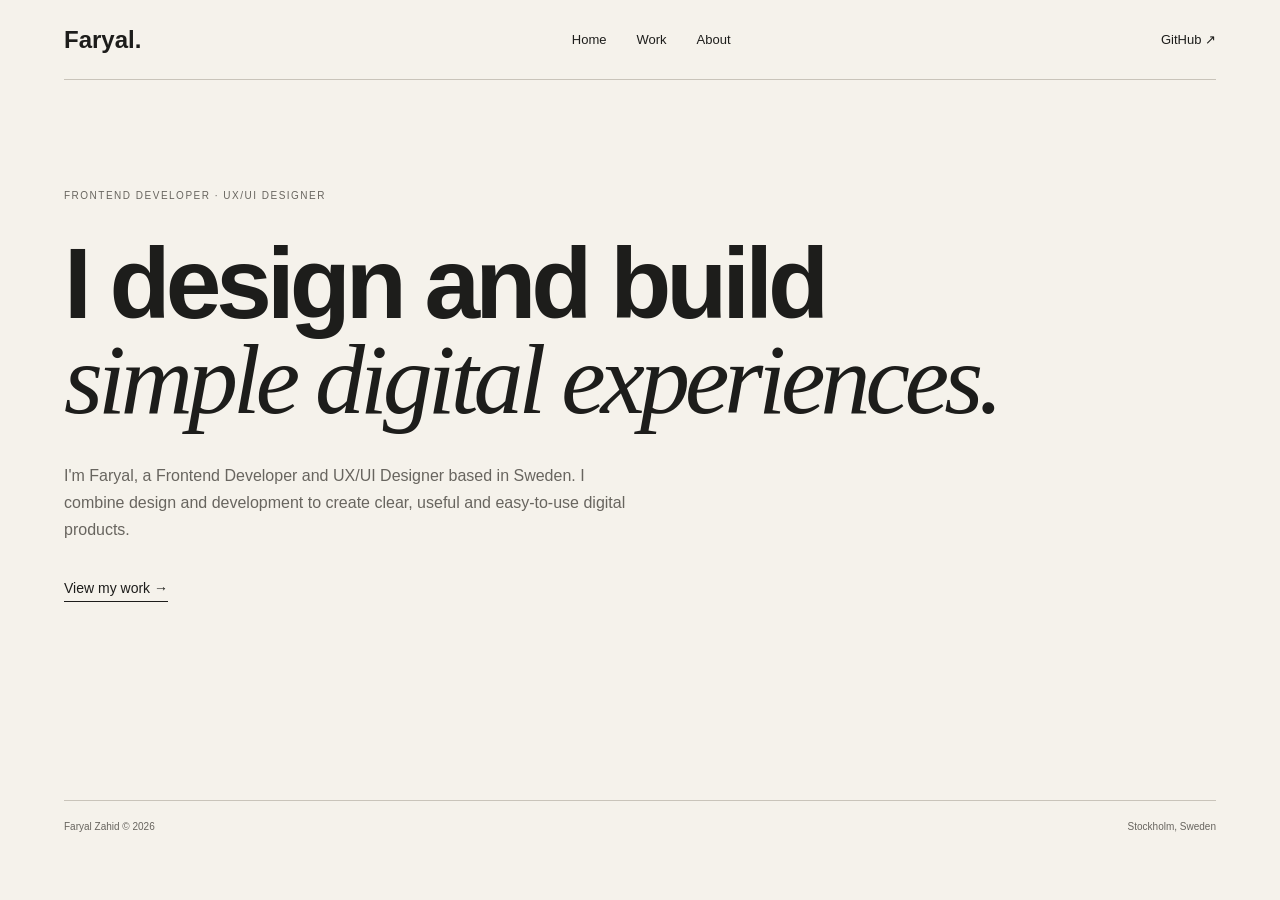
==== index.html @ 236cf9ba "Create portfolio" ====
<!DOCTYPE html>
<html lang="en">
<head>
  <meta charset="UTF-8">
  <meta name="viewport" content="width=device-width, initial-scale=1.0">
  <title>Faryal Zahid | Frontend Developer</title>
  <link rel="stylesheet" href="style.css">
</head>
<body>

<header>
  <a href="index.html" class="logo">Faryal.</a>
  <nav>
    <a href="index.html">Home</a>
    <a href="work.html">Work</a>
    <a href="about.html">About</a>
  </nav>
  <a href="https://github.com/FaryZB" target="_blank">GitHub ↗</a>
</header>

<main>
  <section class="home">
    <p class="small">FRONTEND DEVELOPER · UX/UI DESIGNER</p>

    <h1>
      I design and build
      <em>simple digital experiences.</em>
    </h1>

    <p class="intro">
      I'm Faryal, a Frontend Developer and UX/UI Designer based in Sweden.
      I combine design and development to create clear, useful and
      easy-to-use digital products.
    </p>

    <a class="link" href="work.html">View my work →</a>
  </section>
</main>

<footer>
  <span>Faryal Zahid © 2026</span>
  <span>Stockholm, Sweden</span>
</footer>

</body>
</html>
---- style.css ----
* {
  box-sizing: border-box;
}

body {
  margin: 0;
  background: #f5f2eb;
  color: #1d1d1b;
  font-family: Arial, sans-serif;
}

a {
  color: inherit;
}

header {
  width: 90%;
  max-width: 1200px;
  height: 80px;
  margin: auto;
  display: flex;
  align-items: center;
  justify-content: space-between;
  border-bottom: 1px solid #c9c4ba;
}

.logo {
  font-size: 24px;
  font-weight: bold;
  text-decoration: none;
}

nav {
  display: flex;
  gap: 30px;
}

nav a,
header > a:last-child {
  font-size: 13px;
  text-decoration: none;
}

.home {
  min-height: 80vh;
  width: 90%;
  max-width: 1200px;
  margin: auto;
  padding-top: 100px;
}

.small {
  font-size: 10px;
  letter-spacing: 1.5px;
  color: #68655f;
}

h1 {
  max-width: 950px;
  margin: 35px 0;
  font-size: clamp(50px, 8vw, 100px);
  line-height: .95;
  letter-spacing: -5px;
}

h1 em {
  font-family: Georgia, serif;
  font-weight: normal;
}

.intro {
  max-width: 580px;
  color: #68655f;
  font-size: 16px;
  line-height: 1.7;
  margin-bottom: 35px;
}

.link {
  font-size: 14px;
  text-decoration: none;
  border-bottom: 1px solid;
  padding-bottom: 5px;
}

.page {
  width: 90%;
  max-width: 1200px;
  margin: auto;
  padding: 100px 0;
}

.page > h1 {
  margin-bottom: 90px;
}

.project {
  display: grid;
  grid-template-columns: 60px 1fr 150px;
  gap: 25px;
  padding: 35px 0;
  border-top: 1px solid #c9c4ba;
}

.project:last-child {
  border-bottom: 1px solid #c9c4ba;
}

.project span {
  font-size: 11px;
  color: #68655f;
}

.project h2 {
  margin: 15px 0 10px;
  font-size: 34px;
}

.project p:not(.small) {
  max-width: 600px;
  margin: 0;
  color: #68655f;
  line-height: 1.6;
}

.project a {
  font-size: 12px;
  text-decoration: none;
  border-bottom: 1px solid;
  height: max-content;
  justify-self: end;
}

.about-text {
  max-width: 700px;
  
}

.about-text p {
  color: #68655f;
  line-height: 1.8;
}

.about-text .big {
  color: #1d1d1b;
  font-size: 28px;
  line-height: 1.3;
}

.skills {
  display: grid;
  grid-template-columns: repeat(3, 1fr);
  margin-top: 100px;
  border-top: 1px solid #c9c4ba;
}

.skills > div {
  padding: 25px;
  border-right: 1px solid #c9c4ba;
}

.skills > div:first-child {
  padding-left: 0;
}

.skills > div:last-child {
  border-right: 0;
}

.skills p:not(.small) {
  font-size: 14px;
  margin: 15px 0;
}

.contact {
  margin-top: 120px;
  padding-top: 35px;
  border-top: 1px solid #c9c4ba;
}

.contact a {
  font-size: 24px;
  text-decoration: none;
  border-bottom: 1px solid;
}

footer {
  width: 90%;
  max-width: 1200px;
  margin: auto;
  padding: 20px 0;
  border-top: 1px solid #c9c4ba;
  display: flex;
  justify-content: space-between;
  font-size: 10px;
  color: #68655f;
}

footer a {
  text-decoration: none;
}

@media (max-width: 700px) {
  header,
  .home,
  .page,
  footer {
    width: 92%;
  }

  nav {
    gap: 15px;
  }

  header > a:last-child {
    display: none;
  }

  .home {
    padding-top: 100px;
  }

  h1 {
    font-size: 52px;
    letter-spacing: -3px;
  }

  .page {
    padding: 70px 0;
  }

  .project {
    grid-template-columns: 35px 1fr;
  }

  .project a {
    grid-column: 2;
    justify-self: start;
  }

  .project h2 {
    font-size: 28px;
  }

  .about-text {
    margin-left: 0;
  }

  .skills {
    grid-template-columns: 1fr;
  }

  .skills > div {
    border-right: 0;
    border-bottom: 1px solid #c9c4ba;
    padding: 25px 0;
  }

  .skills > div:last-child {
    border-bottom: 0;
  }

  footer {
    gap: 15px;
  }
}
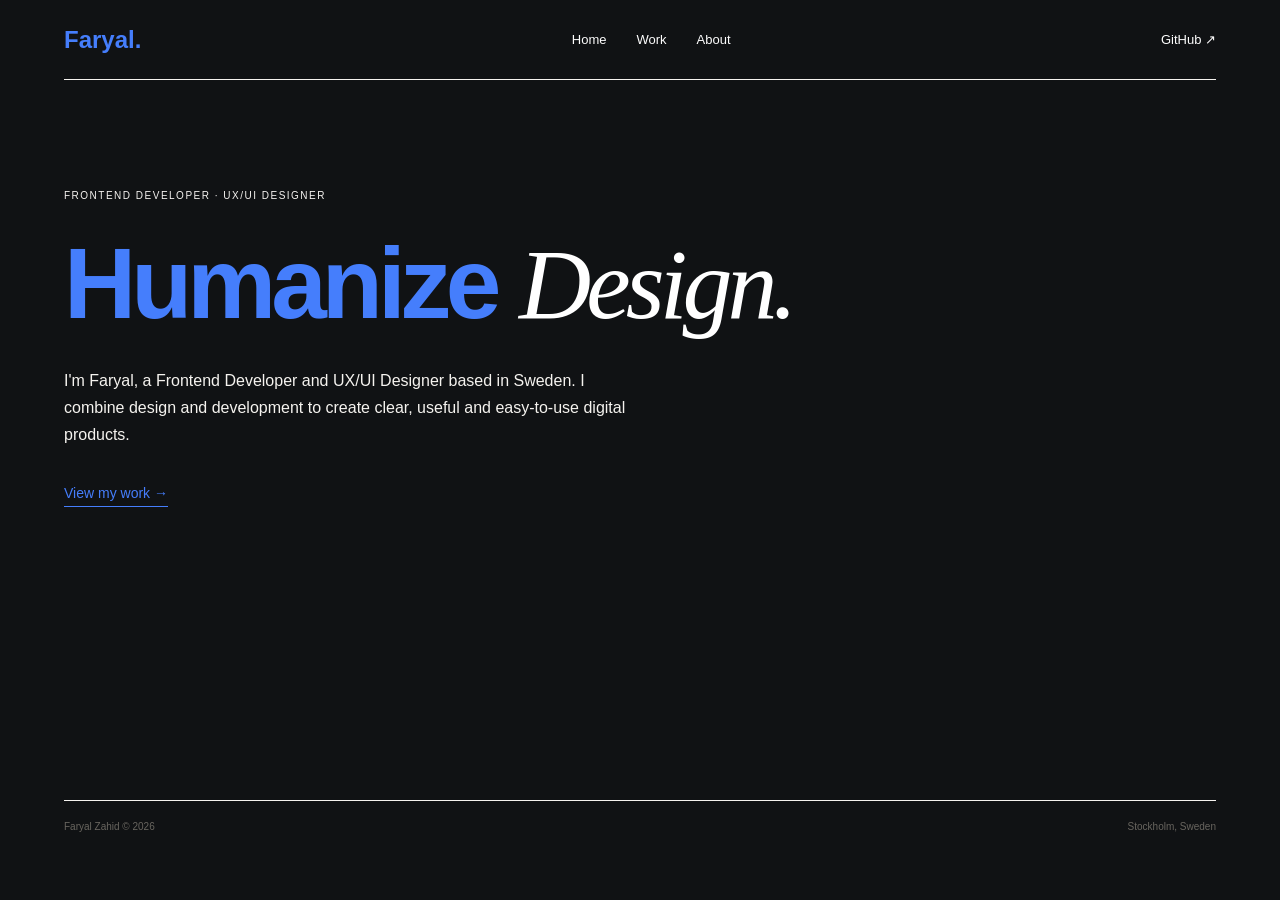
==== commit 7bdd9af8: "name" ====
--- a/index.html
+++ b/index.html
@@ -23,8 +23,8 @@
     <p class="small">FRONTEND DEVELOPER · UX/UI DESIGNER</p>
 
     <h1>
-      I design and build
-      <em>simple digital experiences.</em>
+      Humanize
+      <em>Design.</em>
     </h1>
 
     <p class="intro">
--- a/style.css
+++ b/style.css
@@ -4,8 +4,8 @@
 
 body {
   margin: 0;
-  background: #f5f2eb;
-  color: #1d1d1b;
+  background: #101214;
+  color: #457EFC;
   font-family: Arial, sans-serif;
 }
 
@@ -21,7 +21,7 @@
   display: flex;
   align-items: center;
   justify-content: space-between;
-  border-bottom: 1px solid #c9c4ba;
+  border-bottom: 1px solid #f5f3ef;
 }
 
 .logo {
@@ -33,12 +33,14 @@
 nav {
   display: flex;
   gap: 30px;
+  color: #fdfdfd;
 }
 
 nav a,
 header > a:last-child {
   font-size: 13px;
   text-decoration: none;
+  color: #fdfdfd;
 }
 
 .home {
@@ -52,7 +54,7 @@
 .small {
   font-size: 10px;
   letter-spacing: 1.5px;
-  color: #68655f;
+  color: #f6f4f1;
 }
 
 h1 {
@@ -67,10 +69,13 @@
   font-family: Georgia, serif;
   font-weight: normal;
 }
-
+em {
+  font-style: georgia;
+  color: #ffffff;
+}
 .intro {
   max-width: 580px;
-  color: #68655f;
+  color: #f5f3ef;
   font-size: 16px;
   line-height: 1.7;
   margin-bottom: 35px;
@@ -99,11 +104,11 @@
   grid-template-columns: 60px 1fr 150px;
   gap: 25px;
   padding: 35px 0;
-  border-top: 1px solid #c9c4ba;
+  border-top: 1px solid #f5f3ef;
 }
 
 .project:last-child {
-  border-bottom: 1px solid #c9c4ba;
+  border-bottom: 1px solid #f5f3ef;
 }
 
 .project span {
@@ -119,7 +124,7 @@
 .project p:not(.small) {
   max-width: 600px;
   margin: 0;
-  color: #68655f;
+  color: #fffdfa;
   line-height: 1.6;
 }
 
@@ -137,12 +142,12 @@
 }
 
 .about-text p {
-  color: #68655f;
+  color: #fdfdfd;
   line-height: 1.8;
 }
 
 .about-text .big {
-  color: #1d1d1b;
+  color: #fdfdfd;
   font-size: 28px;
   line-height: 1.3;
 }
@@ -151,12 +156,12 @@
   display: grid;
   grid-template-columns: repeat(3, 1fr);
   margin-top: 100px;
-  border-top: 1px solid #c9c4ba;
+  border-top: 1px solid #f5f3ef;
 }
 
 .skills > div {
   padding: 25px;
-  border-right: 1px solid #c9c4ba;
+  border-right: 1px solid #f5f3ef;
 }
 
 .skills > div:first-child {
@@ -175,7 +180,7 @@
 .contact {
   margin-top: 120px;
   padding-top: 35px;
-  border-top: 1px solid #c9c4ba;
+  border-top: 1px solid #f5f3ef;
 }
 
 .contact a {
@@ -189,7 +194,7 @@
   max-width: 1200px;
   margin: auto;
   padding: 20px 0;
-  border-top: 1px solid #c9c4ba;
+  border-top: 1px solid #f5f3ef;
   display: flex;
   justify-content: space-between;
   font-size: 10px;
@@ -264,3 +269,6 @@
     gap: 15px;
   }
 }
+.skills {
+  color: #fdfdfd;
+}
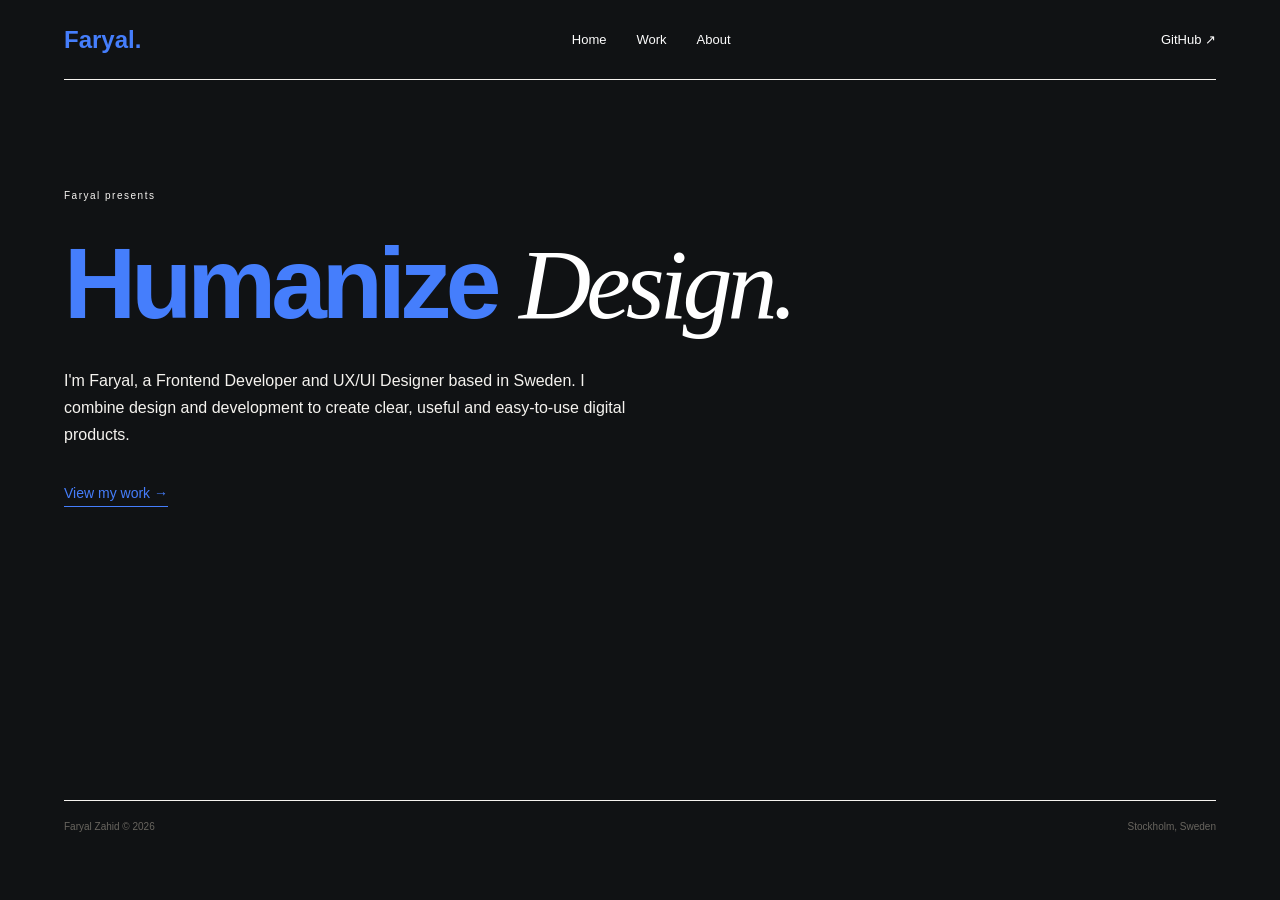
==== commit 430ca1fe: "dsd" ====
--- a/index.html
+++ b/index.html
@@ -20,7 +20,7 @@
 
 <main>
   <section class="home">
-    <p class="small">FRONTEND DEVELOPER · UX/UI DESIGNER</p>
+    <p class="small">Faryal presents</p>
 
     <h1>
       Humanize
